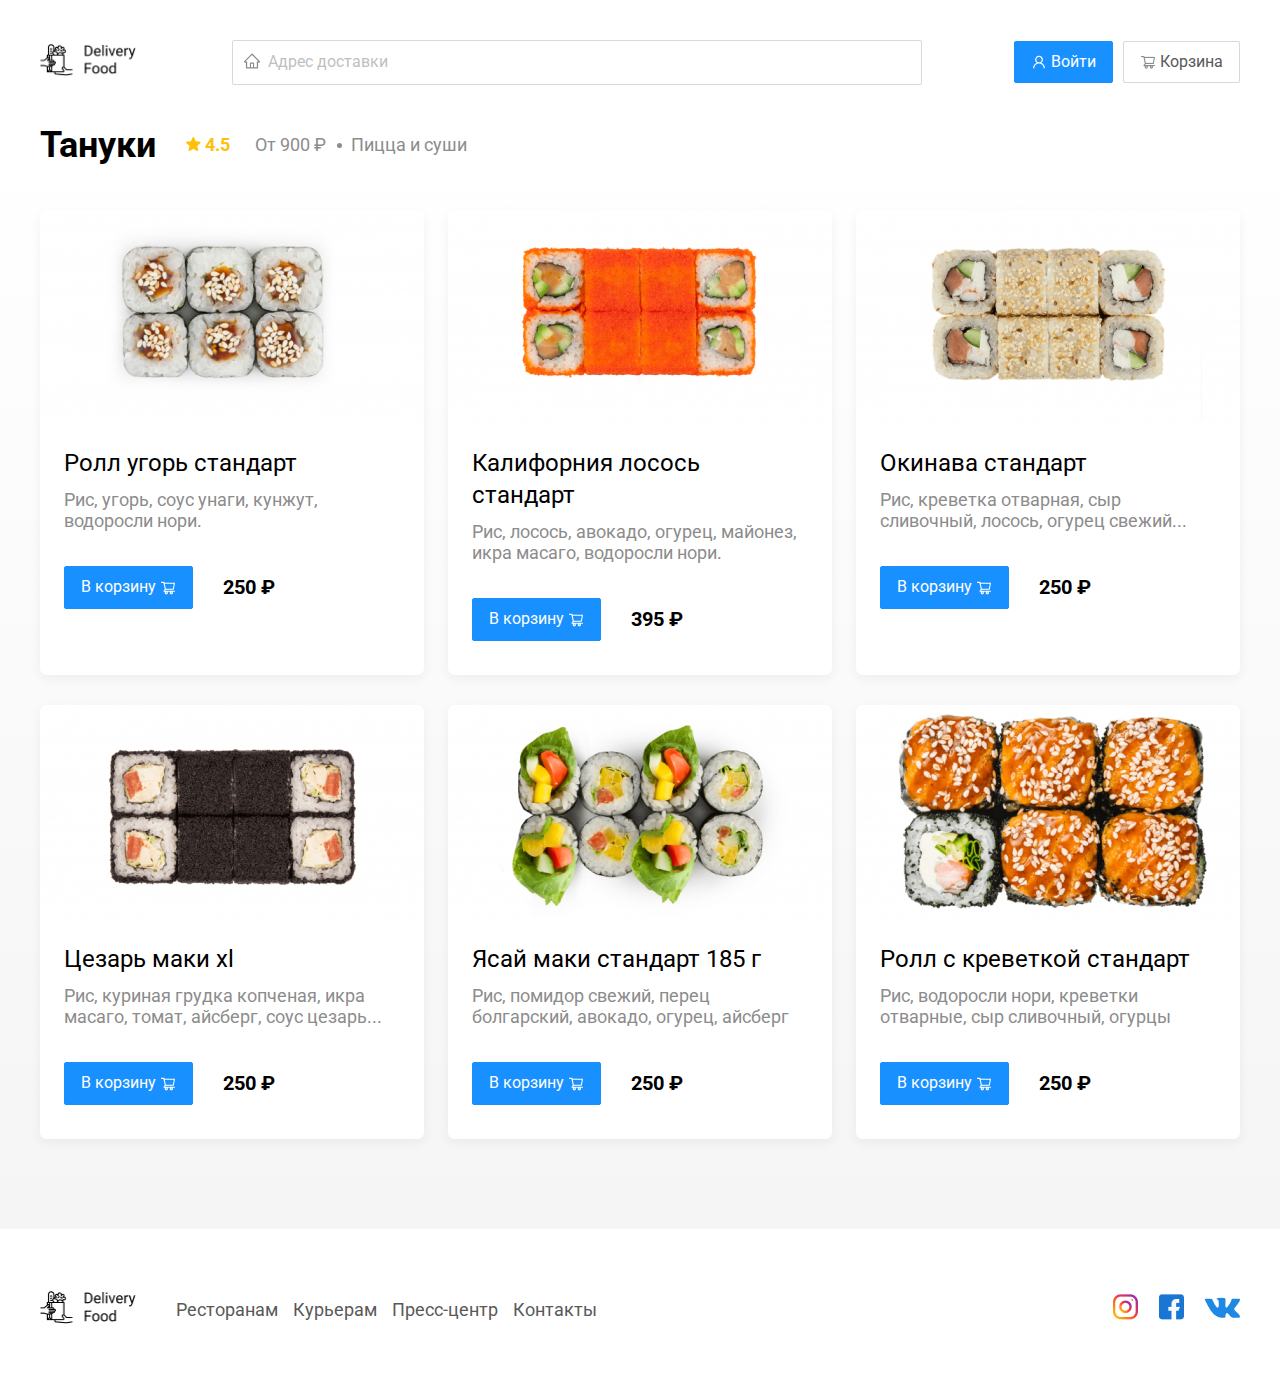
==== goods.html @ 5decba47 "Day 3 all layout and adaptation + homework" ====
<!DOCTYPE html>
<html lang="ru">

<head>
	<meta charset="UTF-8">
	<meta http-equiv="X-UA-Compatible" content="IE=edge">
	<meta name="viewport" content="width=device-width, initial-scale=1.0">
	<link rel="preconnect" href="https://fonts.googleapis.com">
	<link rel="preconnect" href="https://fonts.gstatic.com" crossorigin>
	<link href="https://fonts.googleapis.com/css2?family=Roboto:wght@400;700&display=swap" rel="stylesheet">
	<link rel="stylesheet" href="style.css">
	<title>Delivery Food</title>
</head>

<body>
	<div class="page-wrapper">
		<header class="header">
			<div class="container">
				<div class="header-box">
					<a href="/index.html" class="header-logo logo">
						<img src="images/logo.png" alt="logo">
					</a>
					<input class="header-search" type="text" placeholder="Адрес доставки">
					<div class="header-controls">
						<button class="btn btn-primary">
							<img src="./images/icons/user.png" alt="user">
							Войти
						</button>
						<button class="btn btn-outline">
							<img src="./images/icons/shopping-cart.png" alt="shopping cart">
							Корзина
						</button>
					</div>
				</div>
			</div>
		</header>


		<main class="main">

			<section class="products">
				<div class="container">
					<div class="products-header products-header--good">
						<h3 class="products-header--title">Тануки</h3>
						<div class="products-card__description-info">
							<div class="products-card__description-info--raiting">
								<img src="./images/icons/star.svg" alt="star">
								4.5
							</div>
							<div class="products-card__description-info--price">От 900 ₽</div>
							<div class="products-card__description-info--group">Пицца и суши</div>
						</div>
					</div>
					<div class="products-wrapper">
						<div class="products-card">
							<div class="products-card__image">
								<img src="./images/goods/eelroll.jpg" alt="eelroll">
							</div>
							<div class="products-card__description">
								<div class="products-card__description-row">
									<h5 class="products-card__description--name">Ролл угорь стандарт</h5>
								</div>
								<div class="products-card__description-row">
									<p class="products-card__description--text">
										Рис, угорь, соус унаги, кунжут, водоросли нори.
									</p>
								</div>
								<div class="products-card__description-row">
									<div class="products-card__description-controls">
										<button class="btn btn-primary">
											В корзину
											<img src="./images/icons/shopping-cart.svg" alt="shopping-cart">
										</button>
										<span class="products-card__description-controls--price">250 ₽</span>
									</div>
								</div>
							</div>
						</div>
						<div class="products-card">
							<div class="products-card__image">
								<img src="./images/goods/сaliforniasalmon.jpg" alt="сaliforniasalmon">
							</div>
							<div class="products-card__description">
								<div class="products-card__description-row">
									<h5 class="products-card__description--name">Калифорния лосось стандарт</h5>
								</div>
								<div class="products-card__description-row">
									<p class="products-card__description--text">
										Рис, лосось, авокадо, огурец, майонез, икра масаго,
										водоросли нори.
									</p>
								</div>
								<div class="products-card__description-row">
									<div class="products-card__description-controls">
										<button class="btn btn-primary">
											В корзину
											<img src="./images/icons/shopping-cart.svg" alt="shopping-cart">
										</button>
										<span class="products-card__description-controls--price">395 ₽</span>
									</div>
								</div>
							</div>
						</div>
						<div class="products-card">
							<div class="products-card__image">
								<img src="./images/goods/оkinawa.jpg" alt="оkinawa">
							</div>
							<div class="products-card__description">
								<div class="products-card__description-row">
									<h5 class="products-card__description--name">Окинава стандарт</h5>
								</div>
								<div class="products-card__description-row">
									<p class="products-card__description--text">
										Рис, креветка отварная, сыр сливочный, лосось, огурец свежий...
									</p>
								</div>
								<div class="products-card__description-row">
									<div class="products-card__description-controls">
										<button class="btn btn-primary">
											В корзину
											<img src="./images/icons/shopping-cart.svg" alt="shopping-cart">
										</button>
										<span class="products-card__description-controls--price">250 ₽</span>
									</div>
								</div>
							</div>
						</div>
						<div class="products-card">
							<div class="products-card__image">
								<img src="./images/goods/сaesarmakixl.jpg" alt="сaesarmakixl">
							</div>
							<div class="products-card__description">
								<div class="products-card__description-row">
									<h5 class="products-card__description--name">Цезарь маки хl</h5>
								</div>
								<div class="products-card__description-row">
									<p class="products-card__description--text">
										Рис, куриная грудка копченая, икра масаго, томат, айсберг, соус цезарь...
									</p>
								</div>
								<div class="products-card__description-row">
									<div class="products-card__description-controls">
										<button class="btn btn-primary">
											В корзину
											<img src="./images/icons/shopping-cart.svg" alt="shopping-cart">
										</button>
										<span class="products-card__description-controls--price">250 ₽</span>
									</div>
								</div>
							</div>
						</div>
						<div class="products-card">
							<div class="products-card__image">
								<img src="./images/goods/yasaimaki.jpg" alt="yasaimaki">
							</div>
							<div class="products-card__description">
								<div class="products-card__description-row">
									<h5 class="products-card__description--name">Ясай маки стандарт 185 г</h5>
								</div>
								<div class="products-card__description-row">
									<p class="products-card__description--text">
										Рис, помидор свежий, перец болгарский, авокадо, огурец, айсберг
									</p>
								</div>
								<div class="products-card__description-row">
									<div class="products-card__description-controls">
										<button class="btn btn-primary">
											В корзину
											<img src="./images/icons/shopping-cart.svg" alt="shopping-cart">
										</button>
										<span class="products-card__description-controls--price">250 ₽</span>
									</div>
								</div>
							</div>
						</div>
						<div class="products-card">
							<div class="products-card__image">
								<img src="./images/goods/shrimproll.jpg" alt="shrimproll">
							</div>
							<div class="products-card__description">
								<div class="products-card__description-row">
									<h5 class="products-card__description--name">Ролл с креветкой стандарт</h5>
								</div>
								<div class="products-card__description-row">
									<p class="products-card__description--text">
										Рис, водоросли нори, креветки отварные, сыр сливочный, огурцы
									</p>
								</div>
								<div class="products-card__description-row">
									<div class="products-card__description-controls">
										<button class="btn btn-primary">
											В корзину
											<img src="./images/icons/shopping-cart.svg" alt="shopping-cart">
										</button>
										<span class="products-card__description-controls--price">250 ₽</span>
									</div>
								</div>
							</div>
						</div>
					</div>
				</div>
			</section>
		</main>


		<div class="cart-modal__overlay">

			<div class="cart-modal">

				<div class="cart-modal__header">
					<h2 class="cart-modal__header--title">Корзина</h2>
					<span class="cart-modal__header--close">
						<img src="./images/icons/close.svg" alt="close">
					</span>
				</div>

				<div class="cart-modal__body">
					<div class="cart-item">
						<p class="cart-item__title">
							Ролл угорь стандарт
						</p>
						<div class="cart-item__controls">
							<div class="cart-item__controls--prise">250 ₽</div>
							<button class="btn btn-outline">-</button>
							<div class="cart-item__controls--count">1</div>
							<button class="btn btn-outline">+</button>
						</div>
					</div>
					<div class="cart-item">
						<p class="cart-item__title">
							Ролл угорь стандарт
						</p>
						<div class="cart-item__controls">
							<div class="cart-item__controls--prise">250 ₽</div>
							<button class="btn btn-outline">-</button>
							<div class="cart-item__controls--count">1</div>
							<button class="btn btn-outline">+</button>
						</div>
					</div>
					<div class="cart-item">
						<p class="cart-item__title">
							Ролл угорь стандарт
						</p>
						<div class="cart-item__controls">
							<div class="cart-item__controls--prise">250 ₽</div>
							<button class="btn btn-outline">-</button>
							<div class="cart-item__controls--count">1</div>
							<button class="btn btn-outline">+</button>
						</div>
					</div>
					<div class="cart-item">
						<p class="cart-item__title">
							Ролл угорь стандарт
						</p>
						<div class="cart-item__controls">
							<div class="cart-item__controls--prise">250 ₽</div>
							<button class="btn btn-outline">-</button>
							<div class="cart-item__controls--count">1</div>
							<button class="btn btn-outline">+</button>
						</div>
					</div>
					<div class="cart-item">
						<p class="cart-item__title">
							Ролл угорь стандарт
						</p>
						<div class="cart-item__controls">
							<div class="cart-item__controls--prise">250 ₽</div>
							<button class="btn btn-outline">-</button>
							<div class="cart-item__controls--count">1</div>
							<button class="btn btn-outline">+</button>
						</div>
					</div>
				</div>

				<div class="cart-modal__footer">
					<div class="cart-modal__footer--price">1250 ₽</div>
					<div class="header-controls cart-modal__footer--controls">
						<button class="btn btn-primary">
							Оформить заказ
						</button>
						<button class="btn btn-outline">
							Отмена
						</button>
					</div>
				</div>

			</div>
		</div>


		<footer class="footer">
			<div class="container">
				<div class="footer-box">
					<a href="/index.html" class="footer-logo logo">
						<img src="images/logo.png" alt="logo">
					</a>
					<ul class="footer-nav">
						<li class="footer-nav__item">
							<a class="footer-nav__link" href="/goods.html">Ресторанам</a>
						</li>
						<li class="footer-nav__item">
							<a class="footer-nav__link" href="/goods.html">Курьерам</a>
						</li>
						<li class="footer-nav__item">
							<a class="footer-nav__link" href="/goods.html">Пресс-центр</a>
						</li>
						<li class="footer-nav__item">
							<a class="footer-nav__link" href="/goods.html">Контакты</a>
						</li>
					</ul>

					<ul class="footer-social">
						<li class="footer-social__item">
							<a class="footer-social__link" href="#">
								<img src="./images/social/instagram.png" alt="instagram">
							</a>
						</li>
						<li class="footer-social__item">
							<a class="footer-social__link" href="#">
								<img src="./images/social/facebook.png" alt="facebook">
							</a>
						</li>
						<li class="footer-social__item">
							<a class="footer-social__link" href="#">
								<img src="./images/social/vk.png" alt="vk">
							</a>
						</li>
					</ul>
				</div>
			</div>
		</footer>
	</div>
</body>

</html>
---- style.css ----
* {
	box-sizing: border-box;
	font-family: 'Roboto', sans-serif;
	font-style: normal;
	line-height: normal;
}

body {
	margin: 0;
	padding: 0;
}


.container {
	width: 100%;
	height: 100%;
	max-width: 1230px;
	margin: 0 auto;
	padding-left: 15px;
	padding-right: 15px;
}

main {
	flex-grow: 1;
	background: linear-gradient(180deg, rgba(245, 245, 245, 0.00) 1.04%, #F5F5F5 100%);
}

.page-wrapper {
	display: flex;
	flex-direction: column;
	min-height: 100vh;
}

.header {
	display: flex;
	align-items: center;
	min-height: 124px;
}

.header-box {
	height: 100%;
	display: flex;
	align-items: center;
	justify-content: space-between;
	flex-wrap: wrap;
	row-gap: 20px;
}

.logo {
	max-width: 100px;
}

.logo img {
	width: 100%;
}

.header-search {
	min-width: 690px;
	min-height: 45px;
	flex-shrink: 0;
	border-radius: 2px;
	border: 1px solid #D9D9D9;
	background-color: #FFF;
	padding: 8px 12px 8px 35px;
	background: url('./images/icons/home.svg') no-repeat;
	background-position: 10px 11px;
}

.header-search::placeholder {
	color: #BFBFBF;
	font-size: 16px;
	font-weight: 400;
	line-height: 24px;
}

.header-search:focus {
	outline: none;
	border: 1px solid #D9D9D9;
}

.header-controls {
	display: flex;
	align-items: center;
	justify-content: flex-end;
	gap: 10px;
}

.btn {
	display: flex;
	padding: 8px 16px;
	align-items: center;
	gap: 4px;
	outline: none;
	cursor: pointer;
	font-size: 16px;
	font-weight: 400;
	line-height: 24px;
}

.btn-primary {
	border-radius: 2px;
	background: #1890FF;
	border: 1px solid #1890FF;
	color: #FFF;
}

.btn-outline {
	border-radius: 2px;
	border: 1px solid #D9D9D9;
	background: #FFF;
	box-shadow: 0px 0px 2px 0px rgba(0, 0, 0, 0.00);
	color: #595959;
}


.footer {
	display: flex;
	align-items: center;
	min-height: 156px;
	padding: 60px 0;
}

.footer-box {
	height: 100%;
	display: flex;
	align-items: center;
	justify-content: space-between;
	gap: 36px;
	flex-wrap: wrap;
}

.footer-nav {
	flex-grow: 1;
}

.footer-nav {
	display: flex;
	align-items: center;
	list-style: none;
	margin: 0;
	padding: 0;
	gap: 15px;
	flex-wrap: wrap;
}

.footer-nav a {
	color: #595959;
	font-size: 18px;
	font-weight: 400;
	text-decoration: none;
}

.footer-social {
	list-style: none;
	display: flex;
	justify-content: flex-end;
	align-items: center;
	gap: 20px;
	margin: 0;
	padding: 0;
}


.banner {
	margin-bottom: 56px;
}

.banner-item {
	background-image: url('./images/banners/banner-img.png');
	background-repeat: no-repeat;
	background-size: contain;
	background-position: center right;
	background-color: #FFF1B8;
	padding: 68px;
	border-radius: 10px;
}

.banner-item--title {
	color: #302C34;
	font-size: 39px;
	font-weight: 700;
	max-width: 50%;
	margin-top: 0;
	margin-bottom: 15px;
}

.banner-item--subtitle {
	color: #302C34;
	font-size: 24px;
	font-weight: 400;
	max-width: 50%;
	margin: 0;
}


.products-header {
	display: flex;
	align-items: center;
	justify-content: space-between;
	flex-wrap: wrap;
	gap: 24px;
}

.products-header--title {
	color: #000;
	font-size: 36px;
	font-weight: 700;
	margin: 0;
}

.products-header--search {
	min-width: 306px;
	min-height: 40px;
	flex-shrink: 0;
	border-radius: 2px;
	border: 1px solid #D9D9D9;
	background: #FFF;
	padding: 5px 12px 5px 32px;
	background: url('./images/icons/search.svg') no-repeat;
	background-position: 10px 8px;
	color: #BFBFBF;
}

.products-header--search:focus {
	outline: none;
	border: 1px solid #D9D9D9;
}

.products-header--search::placeholder {
	color: #BFBFBF;
	font-size: 16px;
	font-weight: 400;
}


.products-wrapper {
	margin: 44px 0 90px;
	display: flex;
	flex-wrap: wrap;
	column-gap: 24px;
	row-gap: 30px;
}

.products-card {
	overflow: hidden;
	width: calc((100% - 48px) / 3);
	border-radius: 7px;
	background: #FFF;
	box-shadow: 0px 4px 12px 0px rgba(0, 0, 0, 0.05);
	text-decoration: none;
}

.products-card__image {
	width: 100%;
}

.products-card__image img {
	width: 100%;
}

.products-card__description {
	padding: 20px 24px 34px 24px;
}

.products-card__description-row {
	display: flex;
	align-items: center;
	justify-content: space-between;
}

.products-card__description-row:not(:last-child) {
	margin-bottom: 10px;
}

.products-card__description--title {
	color: #000;
	font-size: 24px;
	font-weight: 700;
	line-height: 32px;
	margin: 0;
}

.products-card__description--badge {
	color: #FFF;
	font-size: 12px;
	font-weight: 400;
	line-height: 20px;
	border-radius: 2px;
	background: #262626;
	padding: 1px 8px;
}

.products-card__description-info {
	display: flex;
	align-items: center;
	justify-content: flex-start;
	flex-wrap: wrap;
	row-gap: 8px;
	column-gap: 25px;
}

.products-card__description-info--raiting {
	color: #FFC107;
	font-size: 18px;
	font-weight: 700;
	line-height: 32px;
}

.products-card__description-info--price {
	color: #8C8C8C;
	font-size: 18px;
	font-weight: 400;
	line-height: 32px;
}

.products-card__description-info--group {
	position: relative;
	color: #8C8C8C;
	font-size: 18px;
	font-weight: 400;
	line-height: 32px;
}

.products-card__description-info--group::before {
	content: '';
	position: absolute;
	left: -14px;
	top: 14px;
	width: 5px;
	height: 5px;
	border-radius: 50%;
	background-color: #8C8C8C;
}

.products-header--good {
	justify-content: flex-start;
	align-items: center;
	gap: 30px;
}

.products-card__description--name {
	margin: 0;
	color: #000;
	font-size: 24px;
	font-weight: 400;
	line-height: 32px;
}

.products-card__description--text {
	margin: 0;
	color: #8C8C8C;
	font-size: 18px;
	font-weight: 400;
}

.products-card__description-controls {
	margin-top: 25px;
	display: flex;
	align-items: center;
	justify-content: flex-start;
	flex-wrap: wrap;
	row-gap: 10px;
	column-gap: 30px;
}

.products-card__description-controls--price {
	color: #000;
	font-size: 20px;
	font-weight: 700;
	line-height: 32px;
}

.cart-modal__overlay {
	display: none;
	position: fixed;
	left: 0;
	right: 0;
	top: 0;
	bottom: 0;
	background-color: rgba(0, 0, 0, 0.40);
	align-items: center;
	justify-content: center;
}

.cart-modal__overlay.open {
	display: flex;
}

.cart-modal {
	max-width: 780px;
	width: 100%;
	padding: 40px 45px;
	border-radius: 5px;
	background: #FFF;
}

.cart-modal__header {
	display: flex;
	align-items: center;
	justify-content: space-between;
	margin-bottom: 48px;
}

.cart-modal__header--title {
	color: #000;
	font-size: 36px;
	font-weight: 700;
	margin: 0;
}

.cart-modal__header--close {
	cursor: pointer;
}

.cart-modal__footer {
	display: flex;
	align-items: center;
	justify-content: space-between;
	flex-wrap: wrap;
	gap: 10px;
	margin-top: 50px;
}

.cart-modal__footer--price {
	color: #FAFAFA;
	font-size: 20px;
	font-weight: 700;
	border-radius: 5px;
	background: #262626;
	padding: 15px 20px;
}


.cart-item {
	display: flex;
	align-items: center;
	justify-content: space-between;
	flex-wrap: wrap;
	gap: 10px;
}

.cart-item:not(:last-child) {
	padding-bottom: 10px;
	margin-bottom: 10px;
	border-bottom: 1px solid #D9D9D9;
}

.cart-item__title {
	color: #000;
	font-size: 18px;
	font-weight: 400;
	line-height: 32px;
	margin: 0;
}

.cart-item__controls {
	display: flex;
	align-items: center;
}

.cart-item__controls button {
	border-radius: 2px;
	border: 1px solid #40A9FF;
	background: #FFF;
	padding: 5px 16px;
	text-align: center;
	font-size: 14px;
	font-weight: 400;
	line-height: 22px;
	color: #40A9FF;
}

.cart-item__controls--prise {
	color: #000;
	font-size: 20px;
	font-weight: 700;
	line-height: 32px;
	margin-right: 47px;
}

.cart-item__controls--count {
	color: #000;
	text-align: center;
	font-size: 16px;
	font-weight: 400;
	line-height: 24px;
	margin: 0 17px;
}


@media (max-width: 991px) {
	.header {
		margin: 20px auto;
	}

	.header-search {
		min-width: 275px;
		width: 100%;
	}

	.banner-item--title,
	.banner-item--subtitle {
		max-width: 100%;
	}

	.products-card {
		width: calc((100% - 24px) / 2);
	}

	.banner-item {
		background-image: none;
		text-align: left;
	}
}

@media (max-width: 768px) {
	.banner-item--title {
		font-size: 25px;
	}

	.banner-item--subtitle {
		font-size: 18px;
	}


	.products-header--search {
		min-width: 275px;
		width: 100%;
	}

	.products-card {
		width: 100%;
	}
}
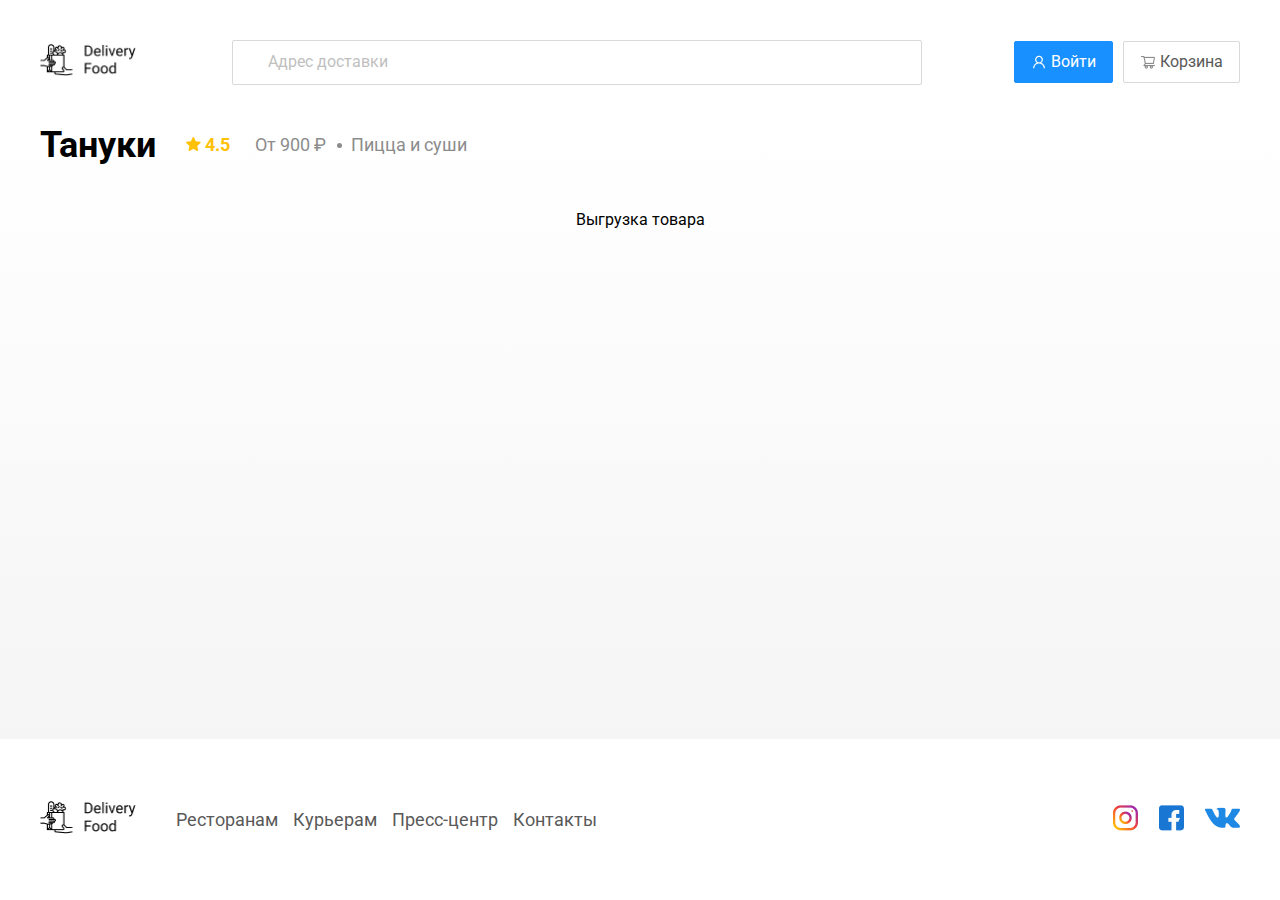
==== commit 86a48cfd: "Day 4 добавление JS" ====
--- a/goods.html
+++ b/goods.html
@@ -8,7 +8,8 @@
 	<link rel="preconnect" href="https://fonts.googleapis.com">
 	<link rel="preconnect" href="https://fonts.gstatic.com" crossorigin>
 	<link href="https://fonts.googleapis.com/css2?family=Roboto:wght@400;700&display=swap" rel="stylesheet">
-	<link rel="stylesheet" href="style.css">
+	<link rel="stylesheet" href="./css/style.css">
+	<script src="./script/index.js" defer></script>
 	<title>Delivery Food</title>
 </head>
 
@@ -26,7 +27,7 @@
 							<img src="./images/icons/user.png" alt="user">
 							Войти
 						</button>
-						<button class="btn btn-outline">
+						<button class="btn btn-outline" id="cart-button">
 							<img src="./images/icons/shopping-cart.png" alt="shopping cart">
 							Корзина
 						</button>
@@ -51,10 +52,10 @@
 							<div class="products-card__description-info--group">Пицца и суши</div>
 						</div>
 					</div>
-					<div class="products-wrapper">
-						<div class="products-card">
-							<div class="products-card__image">
-								<img src="./images/goods/eelroll.jpg" alt="eelroll">
+					<div class="products-wrapper" id="goods-container">
+						<div class="products-card">
+							<div class="products-card__image">
+								<img src="./images/goods/goods-1.jpg" alt="eelroll">
 							</div>
 							<div class="products-card__description">
 								<div class="products-card__description-row">
@@ -78,7 +79,7 @@
 						</div>
 						<div class="products-card">
 							<div class="products-card__image">
-								<img src="./images/goods/сaliforniasalmon.jpg" alt="сaliforniasalmon">
+								<img src="./images/goods/goods-2.jpg" alt="сaliforniasalmon">
 							</div>
 							<div class="products-card__description">
 								<div class="products-card__description-row">
@@ -103,7 +104,7 @@
 						</div>
 						<div class="products-card">
 							<div class="products-card__image">
-								<img src="./images/goods/оkinawa.jpg" alt="оkinawa">
+								<img src="./images/goods/goods-3.jpg" alt="оkinawa">
 							</div>
 							<div class="products-card__description">
 								<div class="products-card__description-row">
@@ -127,7 +128,7 @@
 						</div>
 						<div class="products-card">
 							<div class="products-card__image">
-								<img src="./images/goods/сaesarmakixl.jpg" alt="сaesarmakixl">
+								<img src="./images/goods/goods-4.jpg" alt="сaesarmakixl">
 							</div>
 							<div class="products-card__description">
 								<div class="products-card__description-row">
@@ -151,7 +152,7 @@
 						</div>
 						<div class="products-card">
 							<div class="products-card__image">
-								<img src="./images/goods/yasaimaki.jpg" alt="yasaimaki">
+								<img src="./images/goods/goods-5.jpg" alt="yasaimaki">
 							</div>
 							<div class="products-card__description">
 								<div class="products-card__description-row">
@@ -175,7 +176,7 @@
 						</div>
 						<div class="products-card">
 							<div class="products-card__image">
-								<img src="./images/goods/shrimproll.jpg" alt="shrimproll">
+								<img src="./images/goods/goods-6.jpg" alt="shrimproll">
 							</div>
 							<div class="products-card__description">
 								<div class="products-card__description-row">
--- a/css/style.css
+++ b/css/style.css
@@ -0,0 +1,534 @@
+* {
+	box-sizing: border-box;
+	font-family: 'Roboto', sans-serif;
+	font-style: normal;
+	line-height: normal;
+}
+
+body {
+	margin: 0;
+	padding: 0;
+}
+
+
+.container {
+	width: 100%;
+	height: 100%;
+	max-width: 1230px;
+	margin: 0 auto;
+	padding-left: 15px;
+	padding-right: 15px;
+}
+
+main {
+	flex-grow: 1;
+	background: linear-gradient(180deg, rgba(245, 245, 245, 0.00) 1.04%, #F5F5F5 100%);
+}
+
+.page-wrapper {
+	display: flex;
+	flex-direction: column;
+	min-height: 100vh;
+}
+
+.header {
+	display: flex;
+	align-items: center;
+	min-height: 124px;
+}
+
+.header-box {
+	height: 100%;
+	display: flex;
+	align-items: center;
+	justify-content: space-between;
+	flex-wrap: wrap;
+	row-gap: 20px;
+}
+
+.logo {
+	max-width: 100px;
+}
+
+.logo img {
+	width: 100%;
+}
+
+.header-search {
+	min-width: 690px;
+	min-height: 45px;
+	flex-shrink: 0;
+	border-radius: 2px;
+	border: 1px solid #D9D9D9;
+	background-color: #FFF;
+	padding: 8px 12px 8px 35px;
+	background: url('./images/icons/home.svg') no-repeat;
+	background-position: 10px 11px;
+}
+
+.header-search::placeholder {
+	color: #BFBFBF;
+	font-size: 16px;
+	font-weight: 400;
+	line-height: 24px;
+}
+
+.header-search:focus {
+	outline: none;
+	border: 1px solid #D9D9D9;
+}
+
+.header-controls {
+	display: flex;
+	align-items: center;
+	justify-content: flex-end;
+	gap: 10px;
+}
+
+.btn {
+	display: flex;
+	padding: 8px 16px;
+	align-items: center;
+	gap: 4px;
+	outline: none;
+	cursor: pointer;
+	font-size: 16px;
+	font-weight: 400;
+	line-height: 24px;
+}
+
+.btn-primary {
+	border-radius: 2px;
+	background: #1890FF;
+	border: 1px solid #1890FF;
+	color: #FFF;
+}
+
+.btn-outline {
+	border-radius: 2px;
+	border: 1px solid #D9D9D9;
+	background: #FFF;
+	box-shadow: 0px 0px 2px 0px rgba(0, 0, 0, 0.00);
+	color: #595959;
+}
+
+
+.footer {
+	display: flex;
+	align-items: center;
+	min-height: 156px;
+	padding: 60px 0;
+}
+
+.footer-box {
+	height: 100%;
+	display: flex;
+	align-items: center;
+	justify-content: space-between;
+	gap: 36px;
+	flex-wrap: wrap;
+}
+
+.footer-nav {
+	flex-grow: 1;
+}
+
+.footer-nav {
+	display: flex;
+	align-items: center;
+	list-style: none;
+	margin: 0;
+	padding: 0;
+	gap: 15px;
+	flex-wrap: wrap;
+}
+
+.footer-nav a {
+	color: #595959;
+	font-size: 18px;
+	font-weight: 400;
+	text-decoration: none;
+}
+
+.footer-social {
+	list-style: none;
+	display: flex;
+	justify-content: flex-end;
+	align-items: center;
+	gap: 20px;
+	margin: 0;
+	padding: 0;
+}
+
+
+.banner {
+	margin-bottom: 56px;
+}
+
+.banner-item {
+	background-image: url('./images/banners/banner-img.png');
+	background-repeat: no-repeat;
+	background-size: contain;
+	background-position: center right;
+	background-color: #FFF1B8;
+	padding: 68px;
+	border-radius: 10px;
+}
+
+.banner-item--title {
+	color: #302C34;
+	font-size: 39px;
+	font-weight: 700;
+	max-width: 50%;
+	margin-top: 0;
+	margin-bottom: 15px;
+}
+
+.banner-item--subtitle {
+	color: #302C34;
+	font-size: 24px;
+	font-weight: 400;
+	max-width: 50%;
+	margin: 0;
+}
+
+
+.products-header {
+	display: flex;
+	align-items: center;
+	justify-content: space-between;
+	flex-wrap: wrap;
+	gap: 24px;
+}
+
+.products-header--title {
+	color: #000;
+	font-size: 36px;
+	font-weight: 700;
+	margin: 0;
+}
+
+.products-header--search {
+	min-width: 306px;
+	min-height: 40px;
+	flex-shrink: 0;
+	border-radius: 2px;
+	border: 1px solid #D9D9D9;
+	background: #FFF;
+	padding: 5px 12px 5px 32px;
+	background: url('./images/icons/search.svg') no-repeat;
+	background-position: 10px 8px;
+	color: #BFBFBF;
+}
+
+.products-header--search:focus {
+	outline: none;
+	border: 1px solid #D9D9D9;
+}
+
+.products-header--search::placeholder {
+	color: #BFBFBF;
+	font-size: 16px;
+	font-weight: 400;
+}
+
+
+.products-wrapper {
+	margin: 44px 0 90px;
+	display: flex;
+	flex-wrap: wrap;
+	column-gap: 24px;
+	row-gap: 30px;
+}
+
+.products-card {
+	overflow: hidden;
+	width: calc((100% - 48px) / 3);
+	border-radius: 7px;
+	background: #FFF;
+	box-shadow: 0px 4px 12px 0px rgba(0, 0, 0, 0.05);
+	text-decoration: none;
+}
+
+.products-card__image {
+	width: 100%;
+}
+
+.products-card__image img {
+	width: 100%;
+}
+
+.products-card__description {
+	padding: 20px 24px 34px 24px;
+}
+
+.products-card__description-row {
+	display: flex;
+	align-items: center;
+	justify-content: space-between;
+}
+
+.products-card__description-row:not(:last-child) {
+	margin-bottom: 10px;
+}
+
+.products-card__description--title {
+	color: #000;
+	font-size: 24px;
+	font-weight: 700;
+	line-height: 32px;
+	margin: 0;
+}
+
+.products-card__description--badge {
+	color: #FFF;
+	font-size: 12px;
+	font-weight: 400;
+	line-height: 20px;
+	border-radius: 2px;
+	background: #262626;
+	padding: 1px 8px;
+}
+
+.products-card__description-info {
+	display: flex;
+	align-items: center;
+	justify-content: flex-start;
+	flex-wrap: wrap;
+	row-gap: 8px;
+	column-gap: 25px;
+}
+
+.products-card__description-info--raiting {
+	color: #FFC107;
+	font-size: 18px;
+	font-weight: 700;
+	line-height: 32px;
+}
+
+.products-card__description-info--price {
+	color: #8C8C8C;
+	font-size: 18px;
+	font-weight: 400;
+	line-height: 32px;
+}
+
+.products-card__description-info--group {
+	position: relative;
+	color: #8C8C8C;
+	font-size: 18px;
+	font-weight: 400;
+	line-height: 32px;
+}
+
+.products-card__description-info--group::before {
+	content: '';
+	position: absolute;
+	left: -14px;
+	top: 14px;
+	width: 5px;
+	height: 5px;
+	border-radius: 50%;
+	background-color: #8C8C8C;
+}
+
+.products-header--good {
+	justify-content: flex-start;
+	align-items: center;
+	gap: 30px;
+}
+
+.products-card__description--name {
+	margin: 0;
+	color: #000;
+	font-size: 24px;
+	font-weight: 400;
+	line-height: 32px;
+}
+
+.products-card__description--text {
+	margin: 0;
+	color: #8C8C8C;
+	font-size: 18px;
+	font-weight: 400;
+}
+
+.products-card__description-controls {
+	margin-top: 25px;
+	display: flex;
+	align-items: center;
+	justify-content: flex-start;
+	flex-wrap: wrap;
+	row-gap: 10px;
+	column-gap: 30px;
+}
+
+.products-card__description-controls--price {
+	color: #000;
+	font-size: 20px;
+	font-weight: 700;
+	line-height: 32px;
+}
+
+.cart-modal__overlay {
+	display: none;
+	position: fixed;
+	left: 0;
+	right: 0;
+	top: 0;
+	bottom: 0;
+	background-color: rgba(0, 0, 0, 0.40);
+	align-items: center;
+	justify-content: center;
+}
+
+.cart-modal__overlay.open {
+	display: flex;
+}
+
+.cart-modal {
+	max-width: 780px;
+	width: 100%;
+	padding: 40px 45px;
+	border-radius: 5px;
+	background: #FFF;
+}
+
+.cart-modal__header {
+	display: flex;
+	align-items: center;
+	justify-content: space-between;
+	margin-bottom: 48px;
+}
+
+.cart-modal__header--title {
+	color: #000;
+	font-size: 36px;
+	font-weight: 700;
+	margin: 0;
+}
+
+.cart-modal__header--close {
+	cursor: pointer;
+}
+
+.cart-modal__footer {
+	display: flex;
+	align-items: center;
+	justify-content: space-between;
+	flex-wrap: wrap;
+	gap: 10px;
+	margin-top: 50px;
+}
+
+.cart-modal__footer--price {
+	color: #FAFAFA;
+	font-size: 20px;
+	font-weight: 700;
+	border-radius: 5px;
+	background: #262626;
+	padding: 15px 20px;
+}
+
+
+.cart-item {
+	display: flex;
+	align-items: center;
+	justify-content: space-between;
+	flex-wrap: wrap;
+	gap: 10px;
+}
+
+.cart-item:not(:last-child) {
+	padding-bottom: 10px;
+	margin-bottom: 10px;
+	border-bottom: 1px solid #D9D9D9;
+}
+
+.cart-item__title {
+	color: #000;
+	font-size: 18px;
+	font-weight: 400;
+	line-height: 32px;
+	margin: 0;
+}
+
+.cart-item__controls {
+	display: flex;
+	align-items: center;
+}
+
+.cart-item__controls button {
+	border-radius: 2px;
+	border: 1px solid #40A9FF;
+	background: #FFF;
+	padding: 5px 16px;
+	text-align: center;
+	font-size: 14px;
+	font-weight: 400;
+	line-height: 22px;
+	color: #40A9FF;
+}
+
+.cart-item__controls--prise {
+	color: #000;
+	font-size: 20px;
+	font-weight: 700;
+	line-height: 32px;
+	margin-right: 47px;
+}
+
+.cart-item__controls--count {
+	color: #000;
+	text-align: center;
+	font-size: 16px;
+	font-weight: 400;
+	line-height: 24px;
+	margin: 0 17px;
+}
+
+
+@media (max-width: 991px) {
+	.header {
+		margin: 20px auto;
+	}
+
+	.header-search {
+		min-width: 275px;
+		width: 100%;
+	}
+
+	.banner-item--title,
+	.banner-item--subtitle {
+		max-width: 100%;
+	}
+
+	.products-card {
+		width: calc((100% - 24px) / 2);
+	}
+
+	.banner-item {
+		background-image: none;
+		text-align: left;
+	}
+}
+
+@media (max-width: 768px) {
+	.banner-item--title {
+		font-size: 25px;
+	}
+
+	.banner-item--subtitle {
+		font-size: 18px;
+	}
+
+
+	.products-header--search {
+		min-width: 275px;
+		width: 100%;
+	}
+
+	.products-card {
+		width: 100%;
+	}
+}